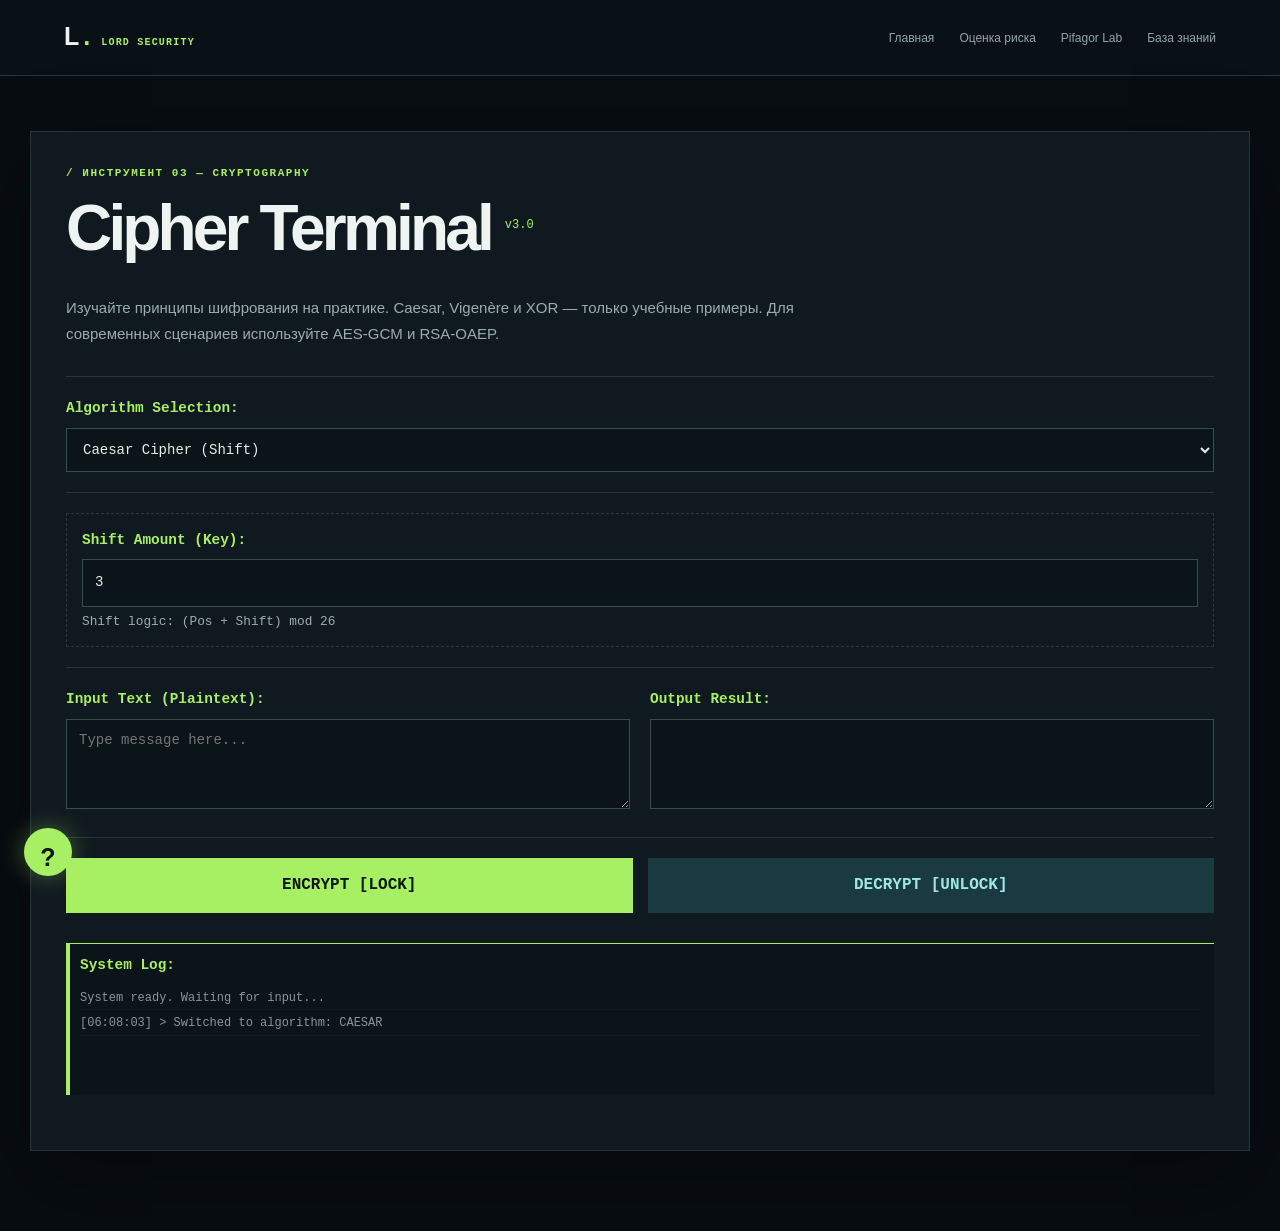
==== front/shift/index.html @ aa9e6339 "Publish LORD Security site and Render backend" ====
<!DOCTYPE html>
<html lang="ru">
<head>
    <meta charset="UTF-8">
    <meta name="viewport" content="width=device-width, initial-scale=1.0">
    <meta name="viewport" content="width=device-width,initial-scale=1">
    <title>Cipher Terminal | LORD Security</title>
    <link rel="stylesheet" href="https://cdnjs.cloudflare.com/ajax/libs/font-awesome/6.0.0/css/all.min.css">

    <!-- Подключаем стили главной для меню -->
    <link rel="stylesheet" href="../homepage/home.css">
    <!-- Подключаем стили самого шифратора -->
    <link rel="stylesheet" href="style.css">
    <link rel="stylesheet" href="enhancements.css">
</head>
<body>

<!-- === ВСТАВЛЕННОЕ МЕНЮ (NAVBAR) === -->
<nav class="navbar" aria-label="Навигация"><a class="shift-brand" href="../homepage/home.html">L<span>.</span> <small>LORD SECURITY</small></a><div class="shift-nav"><a href="../homepage/home.html">Главная</a><a href="../homepage/risk.html">Оценка риска</a><a href="../templates/calculator.html">Pifagor Lab</a><a href="../homepage/learn.html">База знаний</a></div></nav>
<!-- ================================= -->

<!-- Добавляем отступ сверху, чтобы меню не закрывало контент -->
<div class="container">
    <header>
        <div class="shift-kicker">/ ИНСТРУМЕНТ 03 — CRYPTOGRAPHY</div><h1>Cipher Terminal <span class="version">v3.0</span></h1><p class="shift-lead">Изучайте принципы шифрования на практике. Caesar, Vigenère и XOR — только учебные примеры. Для современных сценариев используйте AES-GCM и RSA-OAEP.</p>
    </header>

    <main>
        <!-- Algorithm Selection -->
        <section class="config-section">
            <label for="algorithm">Algorithm Selection:</label>
            <select id="algorithm">
                <option value="caesar">Caesar Cipher (Shift)</option>
                <option value="vigenere">Vigenère Cipher</option>
                <option value="xor">XOR Cipher (учебный)</option>
                <option value="aes">AES-256-GCM (Web Crypto)</option>
                <option value="rsa">RSA-OAEP 2048 / SHA-256</option>
            </select>
        </section>

        <!-- Parameters -->
        <section id="params-container">
            <!-- Caesar -->
            <div id="params-caesar" class="algo-params active">
                <label>Shift Amount (Key):</label>
                <input type="number" id="caesar-shift" value="3" min="1" max="25">
                <small class="note">Shift logic: (Pos + Shift) mod 26</small>
            </div>

            <!-- Text Key (Vigenere, XOR, AES) -->
            <div id="params-textkey" class="algo-params">
                <label for="text-key">Ключ / парольная фраза:</label>
                <input type="password" id="text-key" placeholder="Для AES — не менее 12 символов" autocomplete="off">
            </div>

            <!-- RSA -->
            <div id="params-rsa" class="algo-params">
                <div class="rsa-controls">
                    <label>RSA Key Management:</label>
                    <button id="btn-rsa-gen">Generate New Keypair</button>
                </div>
                <div class="rsa-keys">
                    <textarea id="rsa-pub" placeholder="Public Key" rows="4" readonly></textarea>
                    <textarea id="rsa-priv" placeholder="Private Key" rows="4" readonly></textarea>
                </div>
                <small class="note">RSA-OAEP / 2048 бит / SHA-256. Ключи создаются локально и исчезнут при закрытии страницы. RSA подходит только для коротких сообщений.</small>
            </div>
        </section>

        <!-- I/O Panel -->
        <section class="io-panel">
            <div class="io-block">
                <label>Input Text (Plaintext):</label>
                <textarea id="input-text" rows="4" placeholder="Type message here..."></textarea>
            </div>
            <div class="io-block">
                <label>Output Result:</label>
                <textarea id="output-text" rows="4" readonly></textarea>
            </div>
        </section>

        <!-- Action Buttons -->
        <section class="actions">
            <button id="btn-encrypt">ENCRYPT [LOCK]</button>
            <button id="btn-decrypt">DECRYPT [UNLOCK]</button>
        </section>

        <!-- Visual Table Section -->
        <section id="viz-section" class="visualization-section" style="display:none;">
            <label>Detailed Step-by-Step Visualization:</label>
            <div class="explanation-text" id="explanation-text"></div>
            <div class="table-responsive">
                <table id="viz-table" class="cyber-table">
                    <thead></thead>
                    <tbody></tbody>
                </table>
            </div>
        </section>

        <!-- System Logs -->
        <section class="visualization">
            <label>System Log:</label>
            <div id="viz-log" class="step-log">
                <div class="log-entry">System ready. Waiting for input...</div>
            </div>
        </section>
    </main>
</div>

<script src="script.js"></script>
<script src="../homepage/chatbot.js"></script>
</body>
</html>
---- front/homepage/home.css ----
@import url('https://fonts.googleapis.com/css2?family=DM+Sans:wght@400;500;600;700&family=Space+Grotesk:wght@400;500;600;700&display=swap');
@import url('site-extras.css');
@import url('hero-motion.css');
:root{--bg:#080d12;--surface:#101820;--surface2:#15212a;--line:#263641;--text:#edf4f2;--muted:#94a5a9;--accent:#a8f063;--cyan:#74e4df;--accent-soft:rgba(168,240,99,.12);--font:'DM Sans',Arial,sans-serif;--display:'Space Grotesk',Arial,sans-serif;--mono:'Courier New',monospace;--accent-old:#a8f063}
*{box-sizing:border-box}html{scroll-behavior:smooth}body{margin:0;background:var(--bg);color:var(--text);font:16px/1.55 var(--font);overflow-x:hidden}body::before{content:"";position:fixed;inset:0;z-index:20;pointer-events:none;background:repeating-linear-gradient(0deg,transparent 0 3px,rgba(255,255,255,.012) 4px);opacity:.25}a{color:inherit;text-decoration:none}button,input,select{font:inherit}button{cursor:pointer}::selection{background:var(--accent);color:var(--bg)}:focus-visible{outline:2px solid var(--accent);outline-offset:4px}.skip-link{position:absolute;left:16px;top:-60px;z-index:100;padding:10px;background:var(--accent);color:var(--bg)}.skip-link:focus{top:10px}.site-shell{max-width:1800px;margin:auto}.section-pad{padding-left:clamp(24px,6vw,110px);padding-right:clamp(24px,6vw,110px)}
.site-header{height:84px;padding:0 clamp(24px,6vw,110px);display:flex;align-items:center;justify-content:space-between;gap:25px;border-bottom:1px solid var(--line);position:relative;z-index:30;background:rgba(8,13,18,.92);backdrop-filter:blur(20px)}.brand{display:inline-flex;align-items:center;gap:11px;font:700 19px/.95 var(--display);letter-spacing:.12em;white-space:nowrap}.brand-mark{display:grid;place-items:center;width:37px;height:37px;border:1px solid var(--accent);color:var(--accent);font-size:24px;letter-spacing:-.18em;padding-right:5px;box-shadow:inset 0 0 15px rgba(168,240,99,.12)}.brand-dot{color:var(--text)}.brand-sub{display:block;color:var(--accent);font:700 9px/1.7 var(--mono);letter-spacing:.28em}.main-nav{display:flex;align-items:center;gap:clamp(15px,2vw,35px)}.main-nav a{font-size:13px;color:var(--muted);transition:color .2s}.main-nav a:hover,.main-nav a.active{color:var(--accent)}.header-cta{font:700 12px var(--mono);letter-spacing:.04em;border:1px solid var(--accent);padding:13px 16px;color:var(--accent);white-space:nowrap;transition:.25s}.header-cta:hover{background:var(--accent);color:var(--bg);box-shadow:0 0 30px rgba(168,240,99,.2)}.header-cta span{margin-left:12px}.menu-toggle{display:none;background:none;border:0;padding:10px}.menu-toggle span{display:block;width:24px;height:2px;background:var(--accent);margin:5px}
.hero{min-height:690px;display:grid;grid-template-columns:1.1fr .9fr;align-items:center;gap:3vw;position:relative;background:radial-gradient(ellipse at 66% 45%,rgba(37,104,91,.12),transparent 45%)}.hero-copy{position:relative;z-index:2;padding:85px 0 100px}.eyebrow,.section-kicker{font:700 11px/1.5 var(--mono);letter-spacing:.16em;color:var(--accent)}.eyebrow{display:flex;align-items:center;gap:9px}.signal{height:8px;width:8px;background:var(--accent);border-radius:50%;box-shadow:0 0 15px var(--accent);animation:pulse 2.4s infinite}.hero h1,h2,h3,p{margin-top:0}.hero h1{font:600 clamp(55px,5.6vw,100px)/.99 var(--display);letter-spacing:-.075em;margin:28px 0 26px;max-width:900px}.hero h1 em,.cta-section h2 em{font-style:normal;color:var(--accent)}.period{color:var(--accent)}.hero-lead{font-size:16px;color:var(--muted);max-width:585px;line-height:1.8}.hero-actions{display:flex;flex-wrap:wrap;gap:13px;margin-top:34px}.button{min-height:51px;padding:0 22px;display:inline-flex;align-items:center;justify-content:space-between;gap:38px;font:700 13px var(--display);transition:transform .25s,box-shadow .25s,background .25s}.button:hover{transform:translateY(-3px)}.button.primary{background:var(--accent);color:#071007}.button.primary:hover{box-shadow:0 0 32px rgba(168,240,99,.32)}.button.ghost{border:1px solid var(--line);color:var(--text)}.button.ghost:hover{border-color:var(--accent);color:var(--accent)}.hero-proof{display:flex;gap:22px;flex-wrap:wrap;margin-top:48px;color:#81958c;font:700 10px var(--mono);letter-spacing:.08em}.hero-proof span{display:flex;align-items:center;gap:7px}.hero-proof i{width:5px;height:5px;background:var(--accent);border-radius:50%}.hero-index{position:absolute;left:clamp(24px,6vw,110px);right:clamp(24px,6vw,110px);bottom:22px;display:flex;justify-content:space-between;color:#718485;font:11px var(--mono);letter-spacing:.12em}
.hero-visual{height:min(35vw,520px);min-height:420px;position:relative;overflow:hidden;border:1px solid #2a4548;background:radial-gradient(circle at 50% 50%,#163332 0,#0c191e 34%,#0a1218 72%);box-shadow:0 15px 80px rgba(0,0,0,.35),inset 0 0 80px rgba(116,228,223,.04)}.hero-visual::before{content:"";position:absolute;inset:0;background-image:linear-gradient(rgba(116,228,223,.035) 1px,transparent 1px),linear-gradient(90deg,rgba(116,228,223,.035) 1px,transparent 1px);background-size:30px 30px;mask-image:radial-gradient(circle,#000,transparent 80%)}.visual-top,.visual-bottom{position:absolute;left:22px;right:22px;display:flex;justify-content:space-between;align-items:center;z-index:4;color:#92b1ad;font:10px var(--mono);letter-spacing:.1em}.visual-top{top:20px}.visual-bottom{bottom:20px}.live-dot{color:var(--accent)}.live-dot::before{content:"";display:inline-block;width:6px;height:6px;margin-right:8px;background:var(--accent);box-shadow:0 0 9px var(--accent);border-radius:50%}.orbit{position:absolute;left:50%;top:50%;border:1px solid rgba(116,228,223,.2);border-radius:50%;transform:translate(-50%,-50%)}.orbit-one{width:210px;height:210px;box-shadow:0 0 30px rgba(116,228,223,.06)}.orbit-two{width:340px;height:340px;border-style:dashed;animation:spin 55s linear infinite}.orbit-three{width:470px;height:470px;border-color:rgba(168,240,99,.1)}.radar-sweep{position:absolute;left:50%;top:50%;width:370px;height:370px;border-radius:50%;background:conic-gradient(from 20deg,transparent 0 275deg,rgba(116,228,223,.13) 345deg,transparent 360deg);transform:translate(-50%,-50%);animation:radar 8s linear infinite}.core{position:absolute;left:50%;top:50%;transform:translate(-50%,-50%);height:155px;width:155px;display:flex;flex-direction:column;align-items:center;justify-content:center;text-align:center;background:#0d2529;border:1px solid var(--cyan);border-radius:50%;box-shadow:0 0 35px rgba(116,228,223,.22),inset 0 0 25px rgba(116,228,223,.08)}.core span,.core small{font:10px var(--mono);color:var(--cyan)}.core strong{font:700 20px/1.05 var(--display);letter-spacing:-.04em;margin:8px 0}.orbit-label{position:absolute;z-index:3;background:#0f2025;border:1px solid #315958;color:var(--text);padding:9px 12px;font:10px var(--mono);letter-spacing:.1em;box-shadow:0 0 18px rgba(116,228,223,.08);animation:float 5s ease-in-out infinite}.orbit-label b{color:var(--accent);margin-left:12px}.label-a{top:19%;left:14%}.label-b{right:7%;top:36%;animation-delay:1.5s}.label-c{bottom:20%;left:16%;animation-delay:3s}
.ticker{height:54px;overflow:hidden;background:var(--accent);color:#142014;display:flex;align-items:center}.ticker-track{white-space:nowrap;min-width:max-content;font:700 14px var(--display);letter-spacing:.12em;animation:marquee 34s linear infinite}.ticker b{margin:0 28px;font-weight:400}.section-intro{padding-top:130px;padding-bottom:130px;display:grid;grid-template-columns:1fr 2fr;gap:40px;border-bottom:1px solid var(--line)}h2{font:600 clamp(34px,4vw,62px)/1.08 var(--display);letter-spacing:-.055em}.section-intro h2{max-width:850px}.section-intro h2 span{color:var(--accent)}.section-intro p{max-width:650px;font-size:18px;color:var(--muted);line-height:1.7}.services-section,.framework,.tools-section{padding-top:100px;padding-bottom:110px}.section-heading{display:flex;justify-content:space-between;align-items:end;gap:40px;margin-bottom:36px}.section-heading h2{margin:15px 0 0}.section-heading>p{max-width:330px;color:var(--muted);margin:0}.text-link,.source-link{color:var(--accent);font:700 12px var(--mono);white-space:nowrap}.text-link:hover,.source-link:hover{text-decoration:underline}.service-grid{display:grid;grid-template-columns:repeat(3,1fr);gap:12px}.service-card{border:1px solid var(--line);min-height:330px;padding:26px;position:relative;background:linear-gradient(160deg,#121d25,#0d151c);transition:transform .3s,border-color .3s,box-shadow .3s;overflow:hidden}.service-card::before{content:"";height:2px;width:0;position:absolute;left:0;top:0;background:var(--accent);transition:width .4s}.service-card:hover{transform:translateY(-7px);border-color:#5a8864;box-shadow:0 20px 45px rgba(0,0,0,.22)}.service-card:hover::before{width:100%}.card-no{font:11px var(--mono);color:var(--accent);letter-spacing:.12em}.card-glyph{font:80px/1 var(--display);color:var(--accent);opacity:.9;margin:25px 0 15px}.service-card h3{font:600 24px var(--display);letter-spacing:-.04em}.service-card p{color:var(--muted);max-width:330px;font-size:14px}.card-arrow{position:absolute;right:27px;bottom:24px;color:var(--accent);font-size:24px}.framework{background:#0d151b;border-top:1px solid var(--line);border-bottom:1px solid var(--line)}.framework-grid{display:grid;grid-template-columns:repeat(3,1fr);border-top:1px solid var(--line);border-left:1px solid var(--line)}.framework-item{padding:26px;min-height:165px;border-right:1px solid var(--line);border-bottom:1px solid var(--line);transition:background .25s}.framework-item:hover{background:var(--accent-soft)}.framework-item span{font:11px var(--mono);color:var(--accent);margin-right:17px}.framework-item strong{font:700 15px var(--display);letter-spacing:.06em}.framework-item p{color:var(--muted);font-size:14px;line-height:1.55;margin:16px 0 0}.source-link{display:inline-block;margin-top:23px}.tool-list{border-top:1px solid var(--line)}.tool-row{display:flex;align-items:center;gap:30px;padding:26px 10px;border-bottom:1px solid var(--line);transition:background .25s,padding .25s}.tool-row:hover{background:var(--accent-soft);padding-left:22px}.tool-index{font:12px var(--mono);color:var(--accent);width:50px}.tool-name{flex:1;font:600 27px var(--display);letter-spacing:-.04em}.tool-name small{display:block;color:var(--muted);font:10px var(--mono);letter-spacing:.1em;margin-top:4px}.tool-tag{font:10px var(--mono);border:1px solid var(--line);padding:7px 9px;color:var(--accent)}.tool-arr{font-size:24px;color:var(--accent)}.cta-section{position:relative;overflow:hidden;background:#14251f;padding-top:95px;padding-bottom:100px;border-top:1px solid #3e6852}.cta-section h2{margin:20px 0;font-size:clamp(42px,5vw,78px);position:relative;z-index:1}.cta-section p{color:#acc7b8;max-width:560px;position:relative;z-index:1}.cta-section .button{margin-top:20px;position:relative;z-index:1}.cta-orb{position:absolute;right:-130px;top:-180px;width:640px;height:640px;border-radius:50%;border:1px solid rgba(168,240,99,.2);box-shadow:0 0 0 70px rgba(168,240,99,.025),0 0 0 140px rgba(168,240,99,.015);animation:breathe 8s ease-in-out infinite}.site-footer{padding:65px clamp(24px,6vw,110px) 25px;display:grid;grid-template-columns:1fr 1fr;gap:55px;background:#080e12}.site-footer p{color:var(--muted);font-size:13px;margin:20px 0}.footer-links{display:grid;grid-template-columns:repeat(2,1fr);gap:12px;align-content:start;font-size:13px;color:var(--muted)}.footer-links a:hover{color:var(--accent)}.footer-bottom{grid-column:1/-1;border-top:1px solid var(--line);padding-top:20px;display:flex;justify-content:space-between;gap:20px;color:#698080;font:11px var(--mono)}
.reveal{opacity:0;transform:translateY(24px);transition:opacity .8s ease,transform .8s cubic-bezier(.2,.8,.2,1)}.reveal.in-view{opacity:1;transform:translateY(0)}.service-card:nth-child(2),.framework-item:nth-child(2){transition-delay:.08s}.service-card:nth-child(3),.framework-item:nth-child(3){transition-delay:.16s}
.page-hero{padding-top:105px;padding-bottom:90px;border-bottom:1px solid var(--line);background:radial-gradient(circle at 80% 40%,rgba(168,240,99,.07),transparent 35%)}.page-hero h1{font:600 clamp(52px,6vw,92px)/1 var(--display);letter-spacing:-.075em;margin:23px 0}.page-hero h1 em{color:var(--accent);font-style:normal}.page-hero p{color:var(--muted);font-size:18px;max-width:700px}.content-section{padding-top:90px;padding-bottom:100px}.content-grid{display:grid;grid-template-columns:repeat(2,1fr);gap:14px}.content-card{border:1px solid var(--line);background:var(--surface);padding:32px}.content-card .number{color:var(--accent);font:12px var(--mono)}.content-card h3{font:600 25px var(--display);margin:20px 0 10px}.content-card p,.content-card li{color:var(--muted);font-size:15px}.content-card ul{padding-left:18px}.content-card li{margin:6px 0}.content-card a{color:var(--accent);font:700 12px var(--mono)}.callout{border-left:2px solid var(--accent);padding:25px 30px;background:var(--accent-soft);color:#cbded0;margin-top:25px}.callout a{color:var(--accent);text-decoration:underline}
@keyframes pulse{50%{opacity:.45;box-shadow:0 0 2px var(--accent)}}@keyframes spin{to{transform:translate(-50%,-50%) rotate(360deg)}}@keyframes radar{to{transform:translate(-50%,-50%) rotate(360deg)}}@keyframes float{50%{transform:translateY(-9px)}}@keyframes marquee{to{transform:translateX(-50%)}}@keyframes breathe{50%{transform:scale(1.08)}}@media(max-width:1050px){.site-header{height:72px}.menu-toggle{display:block;order:3}.header-cta{margin-left:auto}.main-nav{position:absolute;left:0;right:0;top:72px;display:none;flex-direction:column;align-items:stretch;gap:0;padding:12px 24px;background:#0e171e;border-bottom:1px solid var(--line)}.main-nav.open{display:flex}.main-nav a{padding:13px;border-bottom:1px solid var(--line)}.hero{grid-template-columns:1fr;padding-top:30px}.hero-copy{padding:40px 0 10px}.hero-visual{height:480px;max-width:650px;width:100%;margin:0 auto 80px}.hero h1{font-size:clamp(56px,8vw,90px)}.service-grid{grid-template-columns:repeat(2,1fr)}.service-card:last-child{grid-column:1/-1}.framework-grid{grid-template-columns:repeat(2,1fr)}}@media(max-width:650px){.header-cta{font-size:10px;padding:10px}.brand{font-size:16px}.brand-mark{width:32px;height:32px}.hero{min-height:0}.hero h1{font-size:clamp(46px,11vw,68px)}.hero-proof{gap:11px}.hero-visual{height:360px;min-height:360px;margin-bottom:70px}.orbit-three{width:350px;height:350px}.orbit-two{width:260px;height:260px}.orbit-one{width:180px;height:180px}.radar-sweep{width:300px;height:300px}.label-a{left:3%}.label-b{right:2%}.label-c{left:6%}.section-intro{display:block;padding-top:85px;padding-bottom:80px}.section-intro>div:last-child{margin-top:20px}.services-section,.framework,.tools-section{padding-top:75px;padding-bottom:75px}.section-heading{display:block}.section-heading>p,.text-link{display:inline-block;margin-top:20px}.service-grid,.framework-grid,.content-grid{grid-template-columns:1fr}.service-card:last-child{grid-column:auto}.tool-row{gap:12px}.tool-name{font-size:20px}.tool-tag{display:none}.site-footer{grid-template-columns:1fr}.footer-bottom{display:block}.footer-bottom span{display:block;margin-top:8px}.page-hero{padding-top:70px;padding-bottom:65px}}
@media(prefers-reduced-motion:reduce){*,*::before,*::after{animation-duration:.01ms!important;animation-iteration-count:1!important;scroll-behavior:auto!important;transition-duration:.01ms!important}.reveal{opacity:1;transform:none}}
---- front/shift/style.css ----
:root {
    --bg-color: #0d1117;
    --terminal-bg: #161b22;
    --accent-color: #00ff41; /* Hacker Green */
    --text-color: #c9d1d9;
    --border-color: #30363d;
    --input-bg: #000000;
}

* { box-sizing: border-box; font-family: 'Courier New', Courier, monospace; }

body {
    background-color: var(--bg-color);
    color: var(--text-color);
    margin: 0;
    padding: 20px;
    display: flex;
    justify-content: center;
    min-height: 100vh;
}

.container {
    width: 100%;
    max-width: 900px;
    background: var(--terminal-bg);
    border: 1px solid var(--border-color);
    padding: 25px;
    box-shadow: 0 0 20px rgba(0, 255, 65, 0.05);
}

h1 {
    color: var(--accent-color);
    text-align: center;
    text-transform: uppercase;
    border-bottom: 2px solid var(--border-color);
    padding-bottom: 15px;
    margin-top: 0;
}

.version { font-size: 0.5em; color: #8b949e; vertical-align: super; }

section { margin-bottom: 20px; }

label {
    display: block;
    margin-bottom: 8px;
    color: var(--accent-color);
    font-weight: bold;
    font-size: 0.9rem;
}

input, select, textarea {
    width: 100%;
    background: var(--input-bg);
    border: 1px solid var(--border-color);
    color: var(--text-color);
    padding: 12px;
    font-size: 14px;
    transition: border 0.3s;
}

input:focus, select:focus, textarea:focus {
    outline: none;
    border-color: var(--accent-color);
    box-shadow: 0 0 5px rgba(0, 255, 65, 0.2);
}

.algo-params { display: none; padding: 15px; border: 1px dashed var(--border-color); }
.algo-params.active { display: block; animation: fadeIn 0.3s; }

@keyframes fadeIn { from { opacity: 0; } to { opacity: 1; } }

.rsa-keys { display: grid; grid-template-columns: 1fr 1fr; gap: 15px; margin-top: 10px; }
.note { color: #8b949e; font-size: 0.8em; margin-top: 5px; display: block; }

.io-panel { display: grid; grid-template-columns: 1fr 1fr; gap: 20px; }
@media (max-width: 700px) { .io-panel { grid-template-columns: 1fr; } }

.actions { display: flex; gap: 15px; }

button {
    flex: 1;
    padding: 15px;
    background: #238636;
    border: none;
    color: #fff;
    cursor: pointer;
    font-weight: bold;
    font-size: 1rem;
    text-transform: uppercase;
    transition: 0.2s;
}

button:hover { background: #2ea043; transform: translateY(-2px); }
#btn-decrypt { background: #1f6feb; }
#btn-decrypt:hover { background: #388bfd; }
#btn-rsa-gen { background: #30363d; border: 1px solid var(--accent-color); color: var(--accent-color); padding: 8px; }
#btn-rsa-gen:hover { background: var(--accent-color); color: #000; }

.visualization {
    margin-top: 30px;
    background: #000;
    border-left: 4px solid var(--accent-color);
    padding: 10px;
}

.step-log {
    font-size: 12px;
    color: #8b949e;
    height: 100px;
    overflow-y: auto;
    font-family: 'Consolas', monospace;
    padding-right: 5px;
}
.step-log::-webkit-scrollbar { width: 8px; }
.step-log::-webkit-scrollbar-thumb { background: #30363d; border-radius: 4px; }
.log-entry { margin: 4px 0; border-bottom: 1px solid #161b22; padding-bottom: 2px; }
.log-highlight { color: #fff; font-weight: bold; }
.log-error { color: #ff7b72; }

/* === TABLE VISUALIZATION STYLES === */
.explanation-text {
    font-size: 0.9em;
    color: #8b949e;
    margin-bottom: 10px;
    padding: 10px;
    background: rgba(22, 27, 34, 0.5);
    border-radius: 4px;
}
.explanation-text p { margin: 5px 0; }

.table-responsive {
    overflow-x: auto;
    border: 1px solid var(--border-color);
}

.cyber-table {
    width: 100%;
    border-collapse: collapse;
    font-size: 0.9em;
    text-align: left;
}

.cyber-table th {
    background: #21262d;
    color: var(--accent-color);
    padding: 10px;
    border-bottom: 2px solid var(--border-color);
}

.cyber-table td {
    padding: 8px 10px;
    border-bottom: 1px solid #21262d;
    color: #c9d1d9;
}

.cyber-table tr:hover td {
    background: rgba(0, 255, 65, 0.05);
}

.highlight-in { color: #58a6ff; font-weight: bold; }
.highlight-out { color: #00ff41; font-weight: bold; }
.dimmed { color: #484f58; font-style: italic; }
---- front/shift/enhancements.css ----
body{display:block;padding:0;background:#080d12;color:#edf4f2;font-family:'DM Sans',Arial,sans-serif}.navbar{height:76px;padding:0 clamp(20px,5vw,90px);display:flex;align-items:center;justify-content:space-between;gap:25px;background:#0a1116;border-bottom:1px solid #263641}.shift-brand{font:700 25px Arial,sans-serif;color:#edf4f2;text-decoration:none}.shift-brand span{color:#a8f063}.shift-brand small{font:700 10px 'Courier New',monospace;color:#a8f063;letter-spacing:.12em}.shift-nav{display:flex;gap:25px}.shift-nav a{font:12px Arial,sans-serif;color:#94a5a9;text-decoration:none}.shift-nav a:hover{color:#a8f063}.container{max-width:1220px;margin:55px auto 80px;background:#101920;border-color:#263641;padding:clamp(18px,3vw,35px);box-shadow:0 30px 80px #0006}.shift-kicker{color:#a8f063;font:700 11px 'Courier New',monospace;letter-spacing:.14em;margin-bottom:16px}.container header h1{font:600 clamp(38px,5vw,65px)/1.05 Arial,sans-serif;letter-spacing:-.06em;text-align:left;text-transform:none;border:0;color:#edf4f2;margin-bottom:18px}.version{font:12px 'Courier New',monospace;color:#a8f063;letter-spacing:0}.shift-lead{max-width:770px;color:#9badab;font:15px/1.7 Arial,sans-serif;margin:0 0 30px}section{border-top:1px solid #263641;padding-top:20px;margin-top:20px}label{color:#a8f063}input,select,textarea{background:#0b1419;border-color:#355047;color:#e3efe8}input:focus,select:focus,textarea:focus{border-color:#a8f063;box-shadow:0 0 0 2px rgba(168,240,99,.12)}button{background:#a8f063;color:#0b1710}button:hover{background:#c5ff89}#btn-decrypt{background:#1b3940;color:#9de8e2}#btn-decrypt:hover{background:#285a63}#btn-rsa-gen{border-color:#a8f063;color:#a8f063}#btn-rsa-gen:hover{background:#a8f063}.note{color:#9cb0a9}.visualization{background:#0b1419;border-color:#a8f063}.cyber-table th{color:#a8f063}.highlight-out{color:#a8f063}@media(max-width:700px){.navbar{height:auto;min-height:68px;padding:15px 20px;flex-wrap:wrap}.shift-nav{gap:12px;flex-wrap:wrap}.container{margin:20px 10px 60px}.rsa-keys{grid-template-columns:1fr}.actions{flex-direction:column}}
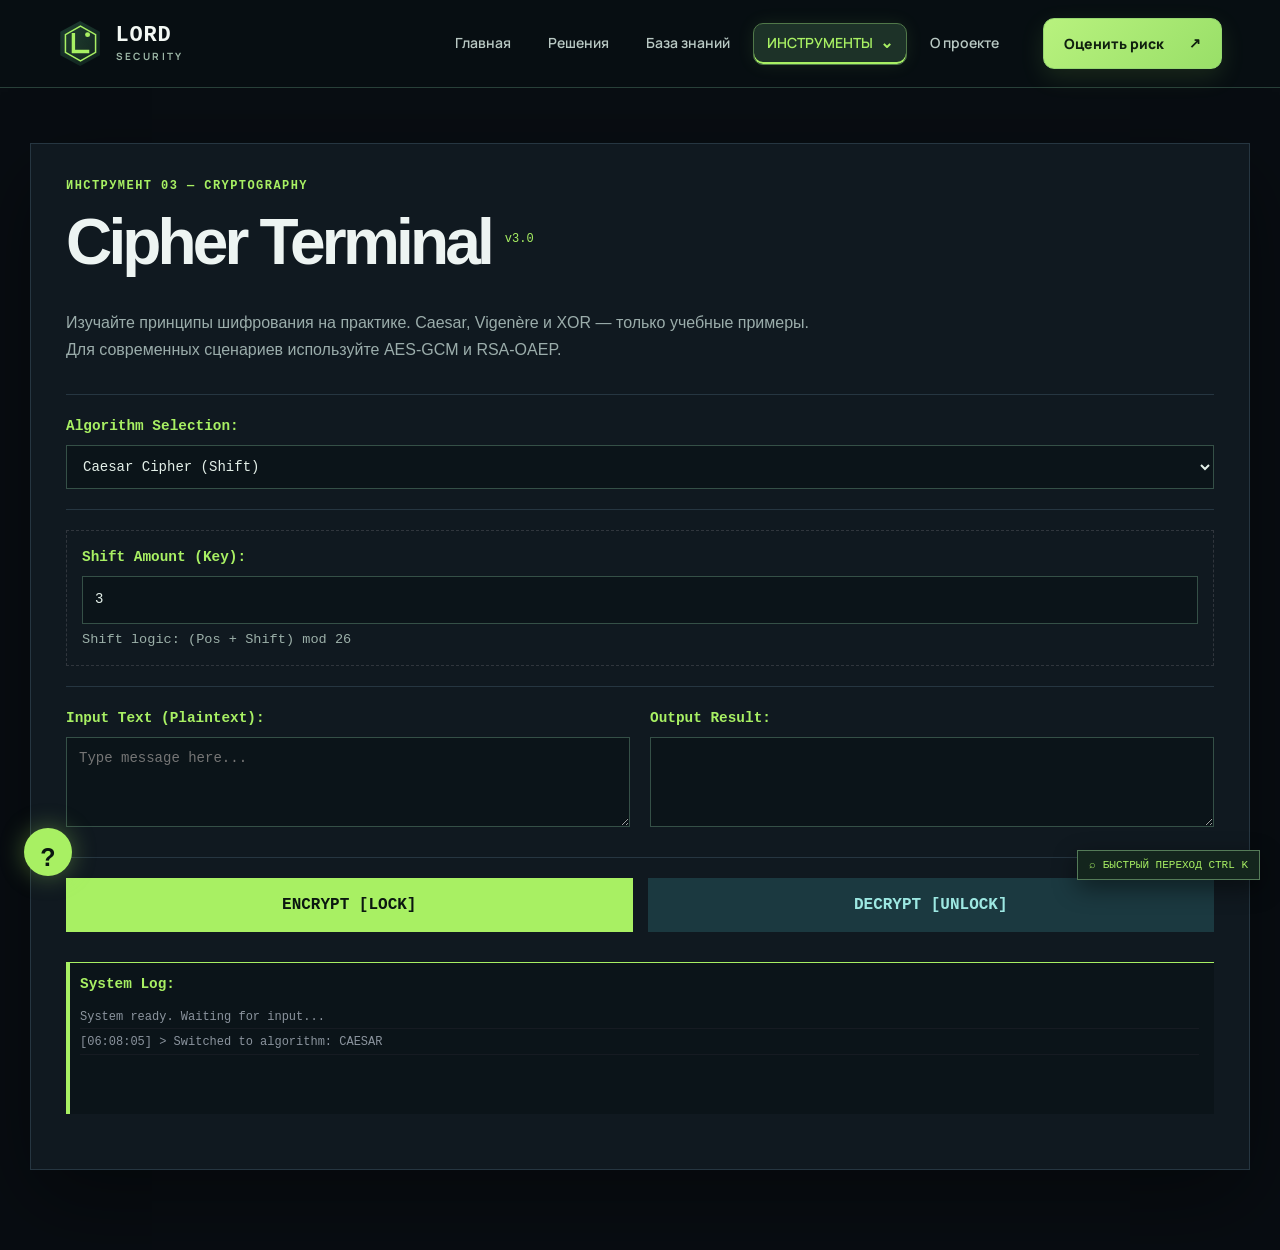
==== commit 40d79835: "Unify navigation and polish risk tools interface" ====
--- a/front/shift/index.html
+++ b/front/shift/index.html
@@ -12,17 +12,17 @@
     <!-- Подключаем стили самого шифратора -->
     <link rel="stylesheet" href="style.css">
     <link rel="stylesheet" href="enhancements.css">
-</head>
+<link rel="stylesheet" href="../homepage/navigation.css"><link rel="stylesheet" href="../homepage/site-polish.css"></head>
 <body>
 
 <!-- === ВСТАВЛЕННОЕ МЕНЮ (NAVBAR) === -->
-<nav class="navbar" aria-label="Навигация"><a class="shift-brand" href="../homepage/home.html">L<span>.</span> <small>LORD SECURITY</small></a><div class="shift-nav"><a href="../homepage/home.html">Главная</a><a href="../homepage/risk.html">Оценка риска</a><a href="../templates/calculator.html">Pifagor Lab</a><a href="../homepage/learn.html">База знаний</a></div></nav>
+<header class="site-header"><a class="brand" href="/homepage/home.html" aria-label="LORD Security — главная"><span class="brand-mark" aria-hidden="true"><svg viewBox="0 0 44 44" fill="none"><path d="M22 2.5 39 12v20L22 41.5 5 32V12L22 2.5Z" stroke="currentColor" stroke-width="1.7"/><path d="M14 12v19h16" stroke="currentColor" stroke-width="3.8" stroke-linecap="square"/><circle cx="30" cy="12" r="2.8" fill="currentColor"/></svg></span><span class="brand-wordmark">LORD<span class="brand-sub">SECURITY</span></span></a><button class="menu-toggle" type="button" aria-label="Открыть меню" aria-expanded="false" aria-controls="main-nav"><span></span><span></span><span></span></button><nav id="main-nav" class="main-nav" aria-label="Основная навигация"><a href="/homepage/home.html">Главная</a><a href="/homepage/services.html">Решения</a><a href="/homepage/learn.html">База знаний</a><div class="nav-tools"><button class="nav-tools-trigger is-active" type="button" aria-expanded="false" aria-controls="tools-menu">Инструменты <span aria-hidden="true">⌄</span></button><div class="tools-dropdown" id="tools-menu" aria-label="Список инструментов"><a href="/homepage/risk.html"><span>Оценка киберриска<small>Сценарий, вероятность и влияние</small></span><span class="tool-link-arrow" aria-hidden="true">↗</span></a><a href="/templates/calculator.html"><span>Pifagor Lab<small>Калькулятор, графики и переменные</small></span><span class="tool-link-arrow" aria-hidden="true">↗</span></a><a href="/shift/index.html" class="is-active" aria-current="page"><span>Cipher Terminal<small>Учебная криптография</small></span><span class="tool-link-arrow" aria-hidden="true">↗</span></a><a href="/homepage/assistant.html"><span>Чат с ИИ<small>Вопросы по кибербезопасности</small></span><span class="tool-link-arrow" aria-hidden="true">↗</span></a></div></div><a href="/homepage/about/about.html">О проекте</a></nav><a class="header-cta" href="/homepage/risk.html">Оценить риск <span class="cta-arrow" aria-hidden="true">↗</span></a></header>
 <!-- ================================= -->
 
 <!-- Добавляем отступ сверху, чтобы меню не закрывало контент -->
 <div class="container">
     <header>
-        <div class="shift-kicker">/ ИНСТРУМЕНТ 03 — CRYPTOGRAPHY</div><h1>Cipher Terminal <span class="version">v3.0</span></h1><p class="shift-lead">Изучайте принципы шифрования на практике. Caesar, Vigenère и XOR — только учебные примеры. Для современных сценариев используйте AES-GCM и RSA-OAEP.</p>
+        <div class="shift-kicker">ИНСТРУМЕНТ 03 — CRYPTOGRAPHY</div><h1>Cipher Terminal <span class="version">v3.0</span></h1><p class="shift-lead">Изучайте принципы шифрования на практике. Caesar, Vigenère и XOR — только учебные примеры. Для современных сценариев используйте AES-GCM и RSA-OAEP.</p>
     </header>
 
     <main>
@@ -109,6 +109,6 @@
 
 <script src="script.js"></script>
 <script src="../homepage/chatbot.js"></script>
-</body>
+<script src="../homepage/tools-catalog.js" defer></script><script src="../homepage/site.js" defer></script></body>
 </html>
 
--- a/front/homepage/navigation.css
+++ b/front/homepage/navigation.css
@@ -0,0 +1,28 @@
+@import url('https://fonts.googleapis.com/css2?family=Manrope:wght@500;600;700;800&display=swap');
+/* One navigation system for the site and every laboratory. */
+.site-header{height:88px;padding:0 clamp(20px,4.5vw,84px);display:flex;align-items:center;gap:clamp(18px,2.4vw,38px);background:rgba(8,15,19,.96);border-bottom:1px solid #284039;position:relative;z-index:70;backdrop-filter:blur(18px)}
+.site-header .brand{display:inline-flex;align-items:center;gap:13px;flex:none;color:#f3f8f4;font:800 22px/1 'Manrope',var(--display),sans-serif;letter-spacing:.035em;white-space:nowrap;transition:color .25s}
+.site-header .brand:hover,.site-footer .brand:hover{color:var(--accent)}
+.brand-mark{width:45px;height:45px;display:grid;place-items:center;flex:none;border:0;padding:0;color:var(--accent);background:linear-gradient(145deg,#1a3830,#0c1c1b);clip-path:polygon(50% 0,94% 24%,94% 76%,50% 100%,6% 76%,6% 24%);box-shadow:none}
+.brand-mark svg{width:39px;height:39px;display:block;filter:drop-shadow(0 0 7px rgba(168,240,99,.22))}
+.brand-wordmark{display:block}.brand-sub{display:block;margin-top:4px;color:#9db7a7;font:700 10px/1.1 'Manrope',sans-serif;letter-spacing:.24em}
+.main-nav{display:flex;align-items:center;justify-content:center;gap:clamp(6px,.7vw,14px);margin-left:auto;min-width:0}
+.main-nav>a,.nav-tools-trigger{display:inline-flex;align-items:center;justify-content:center;gap:7px;min-height:42px;padding:10px 13px;border:1px solid transparent;border-radius:10px;background:transparent;color:#b8c8c3;font:600 14px/1.2 'Manrope',var(--font),sans-serif;letter-spacing:0;white-space:nowrap;transition:color .2s,background .2s,border-color .2s,box-shadow .2s}
+.main-nav>a:hover,.nav-tools-trigger:hover,.main-nav>a:focus-visible,.nav-tools-trigger:focus-visible{color:var(--text);background:#1b3029;border-color:#426552}
+.main-nav>a.is-active,.nav-tools-trigger.is-active{color:var(--accent);background:#1d3228;border-color:#507849;box-shadow:inset 0 -2px 0 var(--accent),0 0 18px rgba(168,240,99,.09)}
+.nav-tools{position:relative;display:flex;align-items:center}.nav-tools-trigger{cursor:pointer}.nav-tools-trigger span{font-size:16px;line-height:0;transition:transform .22s}.nav-tools.is-open .nav-tools-trigger span{transform:rotate(180deg)}
+.tools-dropdown{position:absolute;top:calc(100% + 14px);left:50%;width:310px;padding:9px;border:1px solid #496754;border-radius:14px;background:#10201d;box-shadow:0 22px 60px #0009,0 0 28px rgba(168,240,99,.08);opacity:0;visibility:hidden;pointer-events:none;transform:translate(-50%,-7px);transition:opacity .22s,transform .22s,visibility .22s}
+.tools-dropdown::before{content:"";position:absolute;left:0;right:0;top:-15px;height:15px}
+.nav-tools:hover .tools-dropdown,.nav-tools:focus-within .tools-dropdown,.nav-tools.is-open .tools-dropdown{opacity:1;visibility:visible;pointer-events:auto;transform:translate(-50%,0)}
+.tools-dropdown a{display:flex;align-items:center;justify-content:space-between;gap:12px;padding:11px 13px;border-radius:9px;color:#dbe8df;font:600 14px/1.3 'Manrope',sans-serif;transition:background .2s,color .2s,transform .2s}
+.tools-dropdown a:hover,.tools-dropdown a:focus-visible,.tools-dropdown a.is-active{background:#264537;color:var(--accent);transform:translateX(2px)}
+.tools-dropdown small{display:block;margin-top:3px;color:#8ba99b;font-size:11px;font-weight:500}.tools-dropdown .tool-link-arrow{color:var(--accent);font-size:17px}
+.header-cta{display:inline-flex;align-items:center;justify-content:center;gap:13px;min-height:51px;padding:0 20px;border:1px solid #95d770;border-radius:11px;background:linear-gradient(135deg,#b8f27e,#99df68);color:#10200f;font:800 14px/1 'Manrope',sans-serif;letter-spacing:0;white-space:nowrap;box-shadow:0 8px 25px rgba(168,240,99,.12);transition:transform .22s,box-shadow .22s,background .22s}
+.header-cta:hover,.header-cta:focus-visible{transform:translateY(-2px);background:#c9f79e;color:#091709;box-shadow:0 0 26px rgba(168,240,99,.3)}
+.header-cta.is-active{outline:2px solid #ebffd7;outline-offset:3px;box-shadow:0 0 28px rgba(168,240,99,.28)}
+.menu-toggle{display:none;flex:none;background:#172820;border:1px solid #45634f;border-radius:10px;padding:10px;color:var(--accent)}
+.menu-toggle span{display:block;width:24px;height:2px;background:currentColor;margin:5px 0}
+.site-footer .brand{display:inline-flex;align-items:center;gap:13px;color:#f3f8f4;font:800 22px/1 'Manrope',sans-serif;letter-spacing:.035em}
+@media(max-width:1190px){.site-header{height:76px}.menu-toggle{display:block;order:3}.main-nav{display:none;position:absolute;top:76px;left:0;right:0;z-index:90;margin:0;padding:14px 20px 20px;background:#0d1a1a;border-bottom:1px solid #45634f;box-shadow:0 22px 45px #0009;flex-direction:column;align-items:stretch;gap:4px}.main-nav.open{display:flex}.main-nav>a,.nav-tools-trigger{justify-content:flex-start;width:100%;font-size:15px;min-height:47px;padding:12px 14px;border-bottom:1px solid transparent}.nav-tools{display:block}.nav-tools-trigger{justify-content:space-between}.tools-dropdown{position:static;visibility:visible;pointer-events:auto;opacity:1;transform:none!important;display:none;width:100%;margin-top:5px;padding:4px;background:#14251f;box-shadow:none}.nav-tools.is-open .tools-dropdown{display:block}.tools-dropdown::before{display:none}.header-cta{margin-left:auto}}
+@media(max-width:600px){.site-header{padding:0 16px;gap:11px}.site-header .brand{font-size:18px;gap:9px}.brand-mark{width:38px;height:38px}.brand-mark svg{width:34px;height:34px}.brand-sub{font-size:8px}.header-cta{min-height:42px;padding:0 11px;font-size:12px;gap:5px}.header-cta .cta-arrow{display:none}.menu-toggle{padding:7px}.main-nav{padding:10px 16px 18px}}
+@media(prefers-reduced-motion:reduce){.tools-dropdown,.nav-tools-trigger span,.header-cta{transition:none}}
--- a/front/homepage/site-polish.css
+++ b/front/homepage/site-polish.css
@@ -0,0 +1,30 @@
+body{font-size:17px}
+.section-kicker,.eyebrow,.lab-kicker,.shift-kicker{font-size:12px;letter-spacing:.12em}
+.site-shell .service-card p,.site-shell .framework-item p{font-size:15px;line-height:1.65}
+.site-shell .content-card p,.site-shell .content-card li{font-size:16px;line-height:1.65}
+.hero-proof{font-size:11px}.lab-intro p,.shift-lead{font-size:16px;line-height:1.7}.calc-options label,.examples span,.examples button{font-size:12px}.hist-label,.tab-btn{font-size:11px}
+.site-shell .tool-row{min-height:132px;padding:28px 14px;gap:28px;transition:background .25s,padding .25s,border-color .25s}
+.site-shell .tool-row:hover,.site-shell .tool-row:focus-visible{padding-left:27px;background:linear-gradient(90deg,rgba(168,240,99,.13),rgba(168,240,99,.025));border-bottom-color:#749b65}
+.site-shell .tool-index{font-size:14px;width:65px}
+.site-shell .tool-name{font-size:30px}
+.site-shell .tool-name small{font-size:11px;line-height:1.5;letter-spacing:.09em;margin-top:6px}
+.site-shell .tool-tag{font-size:11px;border-radius:5px;padding:7px 11px}
+.site-shell .tool-arr{transition:transform .25s}
+.site-shell .tool-row:hover .tool-arr{transform:translate(4px,-4px)}
+.button{border-radius:10px;font:700 14px 'Manrope',var(--display),sans-serif;letter-spacing:0}
+button.button{appearance:none}
+.button.ghost{background:#182720;border:1px solid #688678;color:#edf7ee}
+.button.ghost:hover,.button.ghost:focus-visible{background:#223b2c;border-color:#b5e788;color:#fff}
+.button.primary{border:1px solid #a8f063;background:#aff078;color:#11210c}
+.button.primary:hover,.button.primary:focus-visible{background:#c6f89c;color:#091708}
+.risk-form-actions{gap:14px;align-items:stretch}
+.risk-form-actions .button{min-height:58px;padding:0 21px;display:inline-flex;align-items:center;justify-content:center;gap:12px;box-shadow:none}
+.risk-form-actions .button.primary{box-shadow:0 9px 24px rgba(168,240,99,.13)}
+.risk-form-actions .button.primary:hover{box-shadow:0 0 28px rgba(168,240,99,.28)}
+.risk-form-actions .button-icon{font:800 21px/1 'Manrope',sans-serif}
+.risk-step>span{font-size:12px}.risk-step small{font-size:13px}.range-row label{font-size:15px}
+.reveal{opacity:1;transform:none;transition:none}
+.reveal.in-view{animation:reveal-rise .65s cubic-bezier(.2,.8,.2,1) both}
+@keyframes reveal-rise{from{opacity:.55;transform:translateY(15px)}to{opacity:1;transform:translateY(0)}}
+@media(max-width:650px){.site-shell .tool-row{min-height:100px;gap:12px;padding:21px 4px}.site-shell .tool-row:hover{padding-left:10px}.site-shell .tool-index{width:35px;font-size:12px}.site-shell .tool-name{font-size:22px}.site-shell .tool-name small{font-size:10px}.risk-form-actions{flex-direction:column}.risk-form-actions .button{width:100%}}
+@media(prefers-reduced-motion:reduce){.reveal.in-view{animation:none}}
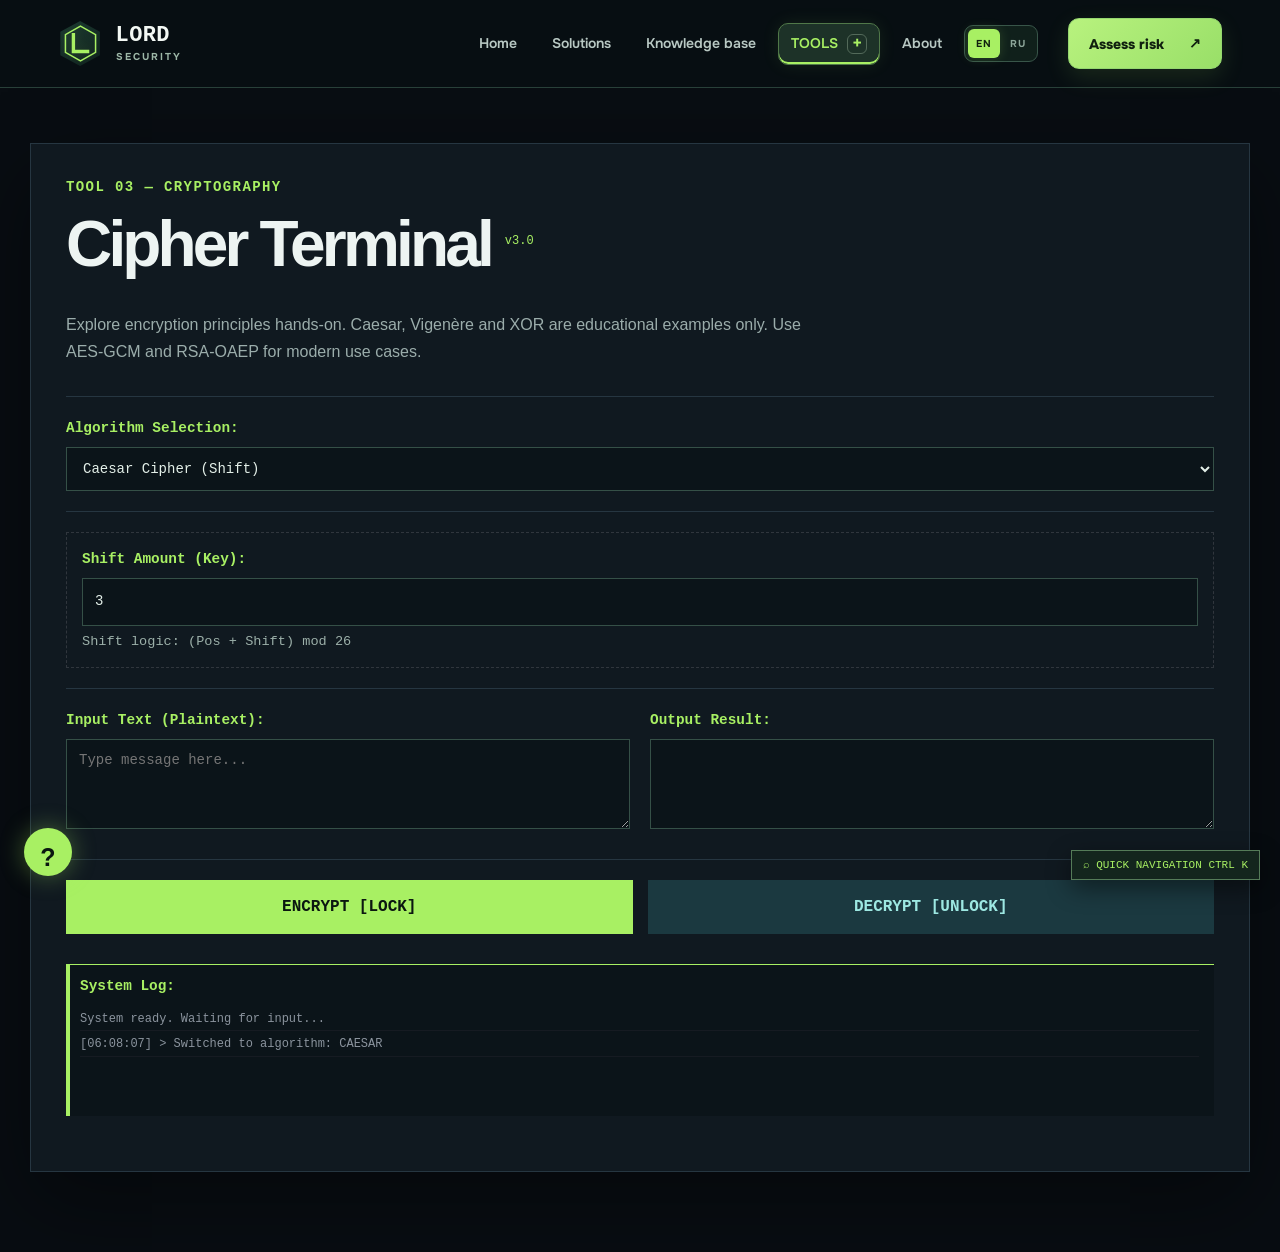
==== commit 9851e5b9: "Add bilingual site and refine navigation and approach visual" ====
--- a/front/shift/index.html
+++ b/front/shift/index.html
@@ -1,114 +1,114 @@
-<!DOCTYPE html>
-<html lang="ru">
-<head>
-    <meta charset="UTF-8">
-    <meta name="viewport" content="width=device-width, initial-scale=1.0">
-    <meta name="viewport" content="width=device-width,initial-scale=1">
-    <title>Cipher Terminal | LORD Security</title>
-    <link rel="stylesheet" href="https://cdnjs.cloudflare.com/ajax/libs/font-awesome/6.0.0/css/all.min.css">
-
-    <!-- Подключаем стили главной для меню -->
-    <link rel="stylesheet" href="../homepage/home.css">
-    <!-- Подключаем стили самого шифратора -->
-    <link rel="stylesheet" href="style.css">
-    <link rel="stylesheet" href="enhancements.css">
-<link rel="stylesheet" href="../homepage/navigation.css"><link rel="stylesheet" href="../homepage/site-polish.css"></head>
-<body>
-
-<!-- === ВСТАВЛЕННОЕ МЕНЮ (NAVBAR) === -->
-<header class="site-header"><a class="brand" href="/homepage/home.html" aria-label="LORD Security — главная"><span class="brand-mark" aria-hidden="true"><svg viewBox="0 0 44 44" fill="none"><path d="M22 2.5 39 12v20L22 41.5 5 32V12L22 2.5Z" stroke="currentColor" stroke-width="1.7"/><path d="M14 12v19h16" stroke="currentColor" stroke-width="3.8" stroke-linecap="square"/><circle cx="30" cy="12" r="2.8" fill="currentColor"/></svg></span><span class="brand-wordmark">LORD<span class="brand-sub">SECURITY</span></span></a><button class="menu-toggle" type="button" aria-label="Открыть меню" aria-expanded="false" aria-controls="main-nav"><span></span><span></span><span></span></button><nav id="main-nav" class="main-nav" aria-label="Основная навигация"><a href="/homepage/home.html">Главная</a><a href="/homepage/services.html">Решения</a><a href="/homepage/learn.html">База знаний</a><div class="nav-tools"><button class="nav-tools-trigger is-active" type="button" aria-expanded="false" aria-controls="tools-menu">Инструменты <span aria-hidden="true">⌄</span></button><div class="tools-dropdown" id="tools-menu" aria-label="Список инструментов"><a href="/homepage/risk.html"><span>Оценка киберриска<small>Сценарий, вероятность и влияние</small></span><span class="tool-link-arrow" aria-hidden="true">↗</span></a><a href="/templates/calculator.html"><span>Pifagor Lab<small>Калькулятор, графики и переменные</small></span><span class="tool-link-arrow" aria-hidden="true">↗</span></a><a href="/shift/index.html" class="is-active" aria-current="page"><span>Cipher Terminal<small>Учебная криптография</small></span><span class="tool-link-arrow" aria-hidden="true">↗</span></a><a href="/homepage/assistant.html"><span>Чат с ИИ<small>Вопросы по кибербезопасности</small></span><span class="tool-link-arrow" aria-hidden="true">↗</span></a></div></div><a href="/homepage/about/about.html">О проекте</a></nav><a class="header-cta" href="/homepage/risk.html">Оценить риск <span class="cta-arrow" aria-hidden="true">↗</span></a></header>
-<!-- ================================= -->
-
-<!-- Добавляем отступ сверху, чтобы меню не закрывало контент -->
-<div class="container">
-    <header>
-        <div class="shift-kicker">ИНСТРУМЕНТ 03 — CRYPTOGRAPHY</div><h1>Cipher Terminal <span class="version">v3.0</span></h1><p class="shift-lead">Изучайте принципы шифрования на практике. Caesar, Vigenère и XOR — только учебные примеры. Для современных сценариев используйте AES-GCM и RSA-OAEP.</p>
-    </header>
-
-    <main>
-        <!-- Algorithm Selection -->
-        <section class="config-section">
-            <label for="algorithm">Algorithm Selection:</label>
-            <select id="algorithm">
-                <option value="caesar">Caesar Cipher (Shift)</option>
-                <option value="vigenere">Vigenère Cipher</option>
-                <option value="xor">XOR Cipher (учебный)</option>
-                <option value="aes">AES-256-GCM (Web Crypto)</option>
-                <option value="rsa">RSA-OAEP 2048 / SHA-256</option>
-            </select>
-        </section>
-
-        <!-- Parameters -->
-        <section id="params-container">
-            <!-- Caesar -->
-            <div id="params-caesar" class="algo-params active">
-                <label>Shift Amount (Key):</label>
-                <input type="number" id="caesar-shift" value="3" min="1" max="25">
-                <small class="note">Shift logic: (Pos + Shift) mod 26</small>
-            </div>
-
-            <!-- Text Key (Vigenere, XOR, AES) -->
-            <div id="params-textkey" class="algo-params">
-                <label for="text-key">Ключ / парольная фраза:</label>
-                <input type="password" id="text-key" placeholder="Для AES — не менее 12 символов" autocomplete="off">
-            </div>
-
-            <!-- RSA -->
-            <div id="params-rsa" class="algo-params">
-                <div class="rsa-controls">
-                    <label>RSA Key Management:</label>
-                    <button id="btn-rsa-gen">Generate New Keypair</button>
-                </div>
-                <div class="rsa-keys">
-                    <textarea id="rsa-pub" placeholder="Public Key" rows="4" readonly></textarea>
-                    <textarea id="rsa-priv" placeholder="Private Key" rows="4" readonly></textarea>
-                </div>
-                <small class="note">RSA-OAEP / 2048 бит / SHA-256. Ключи создаются локально и исчезнут при закрытии страницы. RSA подходит только для коротких сообщений.</small>
-            </div>
-        </section>
-
-        <!-- I/O Panel -->
-        <section class="io-panel">
-            <div class="io-block">
-                <label>Input Text (Plaintext):</label>
-                <textarea id="input-text" rows="4" placeholder="Type message here..."></textarea>
-            </div>
-            <div class="io-block">
-                <label>Output Result:</label>
-                <textarea id="output-text" rows="4" readonly></textarea>
-            </div>
-        </section>
-
-        <!-- Action Buttons -->
-        <section class="actions">
-            <button id="btn-encrypt">ENCRYPT [LOCK]</button>
-            <button id="btn-decrypt">DECRYPT [UNLOCK]</button>
-        </section>
-
-        <!-- Visual Table Section -->
-        <section id="viz-section" class="visualization-section" style="display:none;">
-            <label>Detailed Step-by-Step Visualization:</label>
-            <div class="explanation-text" id="explanation-text"></div>
-            <div class="table-responsive">
-                <table id="viz-table" class="cyber-table">
-                    <thead></thead>
-                    <tbody></tbody>
-                </table>
-            </div>
-        </section>
-
-        <!-- System Logs -->
-        <section class="visualization">
-            <label>System Log:</label>
-            <div id="viz-log" class="step-log">
-                <div class="log-entry">System ready. Waiting for input...</div>
-            </div>
-        </section>
-    </main>
-</div>
-
-<script src="script.js"></script>
-<script src="../homepage/chatbot.js"></script>
-<script src="../homepage/tools-catalog.js" defer></script><script src="../homepage/site.js" defer></script></body>
-</html>
-
+<!DOCTYPE html>
+<html lang="ru">
+<head>
+    <meta charset="UTF-8">
+    <meta name="viewport" content="width=device-width, initial-scale=1.0">
+    <meta name="viewport" content="width=device-width,initial-scale=1">
+    <title>Cipher Terminal | LORD Security</title>
+    <link rel="stylesheet" href="https://cdnjs.cloudflare.com/ajax/libs/font-awesome/6.0.0/css/all.min.css">
+
+    <!-- Подключаем стили главной для меню -->
+    <link rel="stylesheet" href="../homepage/home.css">
+    <!-- Подключаем стили самого шифратора -->
+    <link rel="stylesheet" href="style.css">
+    <link rel="stylesheet" href="enhancements.css">
+<link rel="stylesheet" href="../homepage/navigation.css"><link rel="stylesheet" href="../homepage/site-polish.css"></head>
+<body>
+
+<!-- === ВСТАВЛЕННОЕ МЕНЮ (NAVBAR) === -->
+<header class="site-header"><a class="brand" href="/homepage/home.html" aria-label="LORD Security — главная"><span class="brand-mark" aria-hidden="true"><svg viewBox="0 0 44 44" fill="none"><path d="M22 2.5 39 12v20L22 41.5 5 32V12L22 2.5Z" stroke="currentColor" stroke-width="1.7"/><path d="M14 12v19h16" stroke="currentColor" stroke-width="3.8" stroke-linecap="square"/></svg></span><span class="brand-wordmark">LORD<span class="brand-sub">SECURITY</span></span></a><button class="menu-toggle" type="button" aria-label="Открыть меню" aria-expanded="false" aria-controls="main-nav"><span></span><span></span><span></span></button><nav id="main-nav" class="main-nav" aria-label="Основная навигация"><a href="/homepage/home.html">Главная</a><a href="/homepage/services.html">Решения</a><a href="/homepage/learn.html">База знаний</a><div class="nav-tools"><button class="nav-tools-trigger is-active" type="button" aria-expanded="false" aria-controls="tools-menu">Инструменты <span class="nav-tools-indicator" aria-hidden="true"></span></button><div class="tools-dropdown" id="tools-menu" aria-label="Список инструментов"><a href="/homepage/risk.html"><span>Оценка киберриска<small>Сценарий, вероятность и влияние</small></span><span class="tool-link-arrow" aria-hidden="true">↗</span></a><a href="/templates/calculator.html"><span>Pifagor Lab<small>Калькулятор, графики и переменные</small></span><span class="tool-link-arrow" aria-hidden="true">↗</span></a><a href="/shift/index.html" class="is-active" aria-current="page"><span>Cipher Terminal<small>Учебная криптография</small></span><span class="tool-link-arrow" aria-hidden="true">↗</span></a><a href="/homepage/assistant.html"><span>Чат с ИИ<small>Вопросы по кибербезопасности</small></span><span class="tool-link-arrow" aria-hidden="true">↗</span></a></div></div><a href="/homepage/about/about.html">О проекте</a><div class="lang-switch" role="group" aria-label="Language / Язык"><button type="button" data-lang="en" aria-label="English">EN</button><button type="button" data-lang="ru" aria-label="Русский">RU</button></div></nav><a class="header-cta" href="/homepage/risk.html">Оценить риск <span class="cta-arrow" aria-hidden="true">↗</span></a></header>
+<!-- ================================= -->
+
+<!-- Добавляем отступ сверху, чтобы меню не закрывало контент -->
+<div class="container">
+    <header>
+        <div class="shift-kicker">ИНСТРУМЕНТ 03 — CRYPTOGRAPHY</div><h1>Cipher Terminal <span class="version">v3.0</span></h1><p class="shift-lead">Изучайте принципы шифрования на практике. Caesar, Vigenère и XOR — только учебные примеры. Для современных сценариев используйте AES-GCM и RSA-OAEP.</p>
+    </header>
+
+    <main>
+        <!-- Algorithm Selection -->
+        <section class="config-section">
+            <label for="algorithm">Algorithm Selection:</label>
+            <select id="algorithm">
+                <option value="caesar">Caesar Cipher (Shift)</option>
+                <option value="vigenere">Vigenère Cipher</option>
+                <option value="xor">XOR Cipher (учебный)</option>
+                <option value="aes">AES-256-GCM (Web Crypto)</option>
+                <option value="rsa">RSA-OAEP 2048 / SHA-256</option>
+            </select>
+        </section>
+
+        <!-- Parameters -->
+        <section id="params-container">
+            <!-- Caesar -->
+            <div id="params-caesar" class="algo-params active">
+                <label>Shift Amount (Key):</label>
+                <input type="number" id="caesar-shift" value="3" min="1" max="25">
+                <small class="note">Shift logic: (Pos + Shift) mod 26</small>
+            </div>
+
+            <!-- Text Key (Vigenere, XOR, AES) -->
+            <div id="params-textkey" class="algo-params">
+                <label for="text-key">Ключ / парольная фраза:</label>
+                <input type="password" id="text-key" placeholder="Для AES — не менее 12 символов" autocomplete="off">
+            </div>
+
+            <!-- RSA -->
+            <div id="params-rsa" class="algo-params">
+                <div class="rsa-controls">
+                    <label>RSA Key Management:</label>
+                    <button id="btn-rsa-gen">Generate New Keypair</button>
+                </div>
+                <div class="rsa-keys">
+                    <textarea id="rsa-pub" placeholder="Public Key" rows="4" readonly></textarea>
+                    <textarea id="rsa-priv" placeholder="Private Key" rows="4" readonly></textarea>
+                </div>
+                <small class="note">RSA-OAEP / 2048 бит / SHA-256. Ключи создаются локально и исчезнут при закрытии страницы. RSA подходит только для коротких сообщений.</small>
+            </div>
+        </section>
+
+        <!-- I/O Panel -->
+        <section class="io-panel">
+            <div class="io-block">
+                <label>Input Text (Plaintext):</label>
+                <textarea id="input-text" rows="4" placeholder="Type message here..."></textarea>
+            </div>
+            <div class="io-block">
+                <label>Output Result:</label>
+                <textarea id="output-text" rows="4" readonly></textarea>
+            </div>
+        </section>
+
+        <!-- Action Buttons -->
+        <section class="actions">
+            <button id="btn-encrypt">ENCRYPT [LOCK]</button>
+            <button id="btn-decrypt">DECRYPT [UNLOCK]</button>
+        </section>
+
+        <!-- Visual Table Section -->
+        <section id="viz-section" class="visualization-section" style="display:none;">
+            <label>Detailed Step-by-Step Visualization:</label>
+            <div class="explanation-text" id="explanation-text"></div>
+            <div class="table-responsive">
+                <table id="viz-table" class="cyber-table">
+                    <thead></thead>
+                    <tbody></tbody>
+                </table>
+            </div>
+        </section>
+
+        <!-- System Logs -->
+        <section class="visualization">
+            <label>System Log:</label>
+            <div id="viz-log" class="step-log">
+                <div class="log-entry">System ready. Waiting for input...</div>
+            </div>
+        </section>
+    </main>
+</div>
+
+<script src="script.js"></script>
+<script src="../homepage/chatbot.js"></script>
+<script src="../homepage/i18n.js" defer></script><script src="../homepage/tools-catalog.js" defer></script><script src="../homepage/site.js" defer></script></body>
+</html>
+
--- a/front/homepage/navigation.css
+++ b/front/homepage/navigation.css
@@ -1,28 +1,31 @@
-@import url('https://fonts.googleapis.com/css2?family=Manrope:wght@500;600;700;800&display=swap');
+@import url('https://fonts.googleapis.com/css2?family=Onest:wght@400;500;600;700;800&display=swap');
 /* One navigation system for the site and every laboratory. */
+:root{--font:'Onest',Arial,sans-serif;--display:'Onest',Arial,sans-serif}
+body{font-family:var(--font)}
 .site-header{height:88px;padding:0 clamp(20px,4.5vw,84px);display:flex;align-items:center;gap:clamp(18px,2.4vw,38px);background:rgba(8,15,19,.96);border-bottom:1px solid #284039;position:relative;z-index:70;backdrop-filter:blur(18px)}
-.site-header .brand{display:inline-flex;align-items:center;gap:13px;flex:none;color:#f3f8f4;font:800 22px/1 'Manrope',var(--display),sans-serif;letter-spacing:.035em;white-space:nowrap;transition:color .25s}
+.site-header .brand{display:inline-flex;align-items:center;gap:13px;flex:none;color:#f3f8f4;font:800 22px/1 var(--display);letter-spacing:.015em;white-space:nowrap;transition:color .25s}
 .site-header .brand:hover,.site-footer .brand:hover{color:var(--accent)}
 .brand-mark{width:45px;height:45px;display:grid;place-items:center;flex:none;border:0;padding:0;color:var(--accent);background:linear-gradient(145deg,#1a3830,#0c1c1b);clip-path:polygon(50% 0,94% 24%,94% 76%,50% 100%,6% 76%,6% 24%);box-shadow:none}
 .brand-mark svg{width:39px;height:39px;display:block;filter:drop-shadow(0 0 7px rgba(168,240,99,.22))}
-.brand-wordmark{display:block}.brand-sub{display:block;margin-top:4px;color:#9db7a7;font:700 10px/1.1 'Manrope',sans-serif;letter-spacing:.24em}
+.brand-wordmark{display:block}.brand-sub{display:block;margin-top:4px;color:#9db7a7;font:700 10px/1.1 var(--font);letter-spacing:.2em}
 .main-nav{display:flex;align-items:center;justify-content:center;gap:clamp(6px,.7vw,14px);margin-left:auto;min-width:0}
-.main-nav>a,.nav-tools-trigger{display:inline-flex;align-items:center;justify-content:center;gap:7px;min-height:42px;padding:10px 13px;border:1px solid transparent;border-radius:10px;background:transparent;color:#b8c8c3;font:600 14px/1.2 'Manrope',var(--font),sans-serif;letter-spacing:0;white-space:nowrap;transition:color .2s,background .2s,border-color .2s,box-shadow .2s}
+.main-nav>a,.nav-tools-trigger{display:inline-flex;align-items:center;justify-content:center;gap:9px;min-height:42px;padding:10px 12px;border:1px solid transparent;border-radius:10px;background:transparent;color:#b8c8c3;font:600 14px/1.2 var(--font);letter-spacing:0;white-space:nowrap;transition:color .2s,background .2s,border-color .2s,box-shadow .2s}
 .main-nav>a:hover,.nav-tools-trigger:hover,.main-nav>a:focus-visible,.nav-tools-trigger:focus-visible{color:var(--text);background:#1b3029;border-color:#426552}
 .main-nav>a.is-active,.nav-tools-trigger.is-active{color:var(--accent);background:#1d3228;border-color:#507849;box-shadow:inset 0 -2px 0 var(--accent),0 0 18px rgba(168,240,99,.09)}
-.nav-tools{position:relative;display:flex;align-items:center}.nav-tools-trigger{cursor:pointer}.nav-tools-trigger span{font-size:16px;line-height:0;transition:transform .22s}.nav-tools.is-open .nav-tools-trigger span{transform:rotate(180deg)}
+.nav-tools{position:relative;display:flex;align-items:center}.nav-tools-trigger{cursor:pointer}.nav-tools-indicator{width:20px;height:20px;display:grid;place-items:center;border:1px solid #536a5a;border-radius:6px;color:var(--accent);font:600 18px/1 var(--font);transition:background .22s,border-color .22s,transform .22s}.nav-tools-indicator::before{content:'+';transform:translateY(-1px)}.nav-tools:hover .nav-tools-indicator,.nav-tools.is-open .nav-tools-indicator{background:#31533b;border-color:var(--accent)}.nav-tools:hover .nav-tools-indicator::before,.nav-tools.is-open .nav-tools-indicator::before{content:'−'}
 .tools-dropdown{position:absolute;top:calc(100% + 14px);left:50%;width:310px;padding:9px;border:1px solid #496754;border-radius:14px;background:#10201d;box-shadow:0 22px 60px #0009,0 0 28px rgba(168,240,99,.08);opacity:0;visibility:hidden;pointer-events:none;transform:translate(-50%,-7px);transition:opacity .22s,transform .22s,visibility .22s}
 .tools-dropdown::before{content:"";position:absolute;left:0;right:0;top:-15px;height:15px}
 .nav-tools:hover .tools-dropdown,.nav-tools:focus-within .tools-dropdown,.nav-tools.is-open .tools-dropdown{opacity:1;visibility:visible;pointer-events:auto;transform:translate(-50%,0)}
-.tools-dropdown a{display:flex;align-items:center;justify-content:space-between;gap:12px;padding:11px 13px;border-radius:9px;color:#dbe8df;font:600 14px/1.3 'Manrope',sans-serif;transition:background .2s,color .2s,transform .2s}
+.tools-dropdown a{display:flex;align-items:center;justify-content:space-between;gap:12px;padding:11px 13px;border-radius:9px;color:#dbe8df;font:600 14px/1.3 var(--font);transition:background .2s,color .2s,transform .2s}
 .tools-dropdown a:hover,.tools-dropdown a:focus-visible,.tools-dropdown a.is-active{background:#264537;color:var(--accent);transform:translateX(2px)}
 .tools-dropdown small{display:block;margin-top:3px;color:#8ba99b;font-size:11px;font-weight:500}.tools-dropdown .tool-link-arrow{color:var(--accent);font-size:17px}
-.header-cta{display:inline-flex;align-items:center;justify-content:center;gap:13px;min-height:51px;padding:0 20px;border:1px solid #95d770;border-radius:11px;background:linear-gradient(135deg,#b8f27e,#99df68);color:#10200f;font:800 14px/1 'Manrope',sans-serif;letter-spacing:0;white-space:nowrap;box-shadow:0 8px 25px rgba(168,240,99,.12);transition:transform .22s,box-shadow .22s,background .22s}
+.header-cta{display:inline-flex;align-items:center;justify-content:center;gap:13px;min-height:51px;padding:0 20px;border:1px solid #95d770;border-radius:11px;background:linear-gradient(135deg,#b8f27e,#99df68);color:#10200f;font:800 14px/1 var(--font);letter-spacing:0;white-space:nowrap;box-shadow:0 8px 25px rgba(168,240,99,.12);transition:transform .22s,box-shadow .22s,background .22s}
 .header-cta:hover,.header-cta:focus-visible{transform:translateY(-2px);background:#c9f79e;color:#091709;box-shadow:0 0 26px rgba(168,240,99,.3)}
 .header-cta.is-active{outline:2px solid #ebffd7;outline-offset:3px;box-shadow:0 0 28px rgba(168,240,99,.28)}
 .menu-toggle{display:none;flex:none;background:#172820;border:1px solid #45634f;border-radius:10px;padding:10px;color:var(--accent)}
 .menu-toggle span{display:block;width:24px;height:2px;background:currentColor;margin:5px 0}
-.site-footer .brand{display:inline-flex;align-items:center;gap:13px;color:#f3f8f4;font:800 22px/1 'Manrope',sans-serif;letter-spacing:.035em}
-@media(max-width:1190px){.site-header{height:76px}.menu-toggle{display:block;order:3}.main-nav{display:none;position:absolute;top:76px;left:0;right:0;z-index:90;margin:0;padding:14px 20px 20px;background:#0d1a1a;border-bottom:1px solid #45634f;box-shadow:0 22px 45px #0009;flex-direction:column;align-items:stretch;gap:4px}.main-nav.open{display:flex}.main-nav>a,.nav-tools-trigger{justify-content:flex-start;width:100%;font-size:15px;min-height:47px;padding:12px 14px;border-bottom:1px solid transparent}.nav-tools{display:block}.nav-tools-trigger{justify-content:space-between}.tools-dropdown{position:static;visibility:visible;pointer-events:auto;opacity:1;transform:none!important;display:none;width:100%;margin-top:5px;padding:4px;background:#14251f;box-shadow:none}.nav-tools.is-open .tools-dropdown{display:block}.tools-dropdown::before{display:none}.header-cta{margin-left:auto}}
+.site-footer .brand{display:inline-flex;align-items:center;gap:13px;color:#f3f8f4;font:800 22px/1 var(--display);letter-spacing:.015em}
+.lang-switch{display:flex;align-items:center;gap:2px;padding:3px;border:1px solid #385549;border-radius:9px;background:#10201b}.lang-switch button{min-width:32px;min-height:29px;padding:3px 5px;border:0;border-radius:6px;background:transparent;color:#8da69a;font:700 10px/1 var(--font);letter-spacing:.03em}.lang-switch button.is-active{background:#a8f063;color:#10200f;box-shadow:0 0 12px rgba(168,240,99,.18)}.lang-switch button:hover:not(.is-active){color:#fff;background:#294438}
+@media(max-width:1190px){.site-header{height:76px}.menu-toggle{display:block;order:3}.main-nav{display:none;position:absolute;top:76px;left:0;right:0;z-index:90;margin:0;padding:14px 20px 20px;background:#0d1a1a;border-bottom:1px solid #45634f;box-shadow:0 22px 45px #0009;flex-direction:column;align-items:stretch;gap:4px}.main-nav.open{display:flex}.main-nav>a,.nav-tools-trigger{justify-content:flex-start;width:100%;font-size:15px;min-height:47px;padding:12px 14px;border-bottom:1px solid transparent}.nav-tools{display:block}.nav-tools-trigger{justify-content:space-between}.tools-dropdown{position:static;visibility:visible;pointer-events:auto;opacity:1;transform:none!important;display:none;width:100%;margin-top:5px;padding:4px;background:#14251f;box-shadow:none}.nav-tools.is-open .tools-dropdown{display:block}.tools-dropdown::before{display:none}.lang-switch{align-self:flex-start;margin:8px 13px}.lang-switch button{min-width:42px;min-height:34px}.header-cta{margin-left:auto}}
 @media(max-width:600px){.site-header{padding:0 16px;gap:11px}.site-header .brand{font-size:18px;gap:9px}.brand-mark{width:38px;height:38px}.brand-mark svg{width:34px;height:34px}.brand-sub{font-size:8px}.header-cta{min-height:42px;padding:0 11px;font-size:12px;gap:5px}.header-cta .cta-arrow{display:none}.menu-toggle{padding:7px}.main-nav{padding:10px 16px 18px}}
-@media(prefers-reduced-motion:reduce){.tools-dropdown,.nav-tools-trigger span,.header-cta{transition:none}}
+@media(prefers-reduced-motion:reduce){.tools-dropdown,.nav-tools-indicator,.header-cta{transition:none}}
--- a/front/homepage/site-polish.css
+++ b/front/homepage/site-polish.css
@@ -1,5 +1,13 @@
 body{font-size:17px}
-.section-kicker,.eyebrow,.lab-kicker,.shift-kicker{font-size:12px;letter-spacing:.12em}
+.section-kicker,.eyebrow,.lab-kicker,.shift-kicker{font-size:14px;letter-spacing:.1em}
+.section-intro{padding-top:88px;padding-bottom:90px;grid-template-columns:minmax(280px,.8fr) minmax(0,1.7fr);gap:clamp(36px,5vw,100px);align-items:center}
+.approach-aside{align-self:stretch;display:flex;flex-direction:column;justify-content:space-between;min-height:312px}.approach-visual{position:relative;width:min(100%,330px);height:238px;margin:15px 0 0;border:1px solid #2b5145;background:radial-gradient(circle at 50% 50%,rgba(101,219,161,.12),transparent 44%),linear-gradient(rgba(116,228,223,.04) 1px,transparent 1px),linear-gradient(90deg,rgba(116,228,223,.04) 1px,transparent 1px);background-size:auto,24px 24px,24px 24px;overflow:hidden;clip-path:polygon(0 0,91% 0,100% 13%,100% 100%,9% 100%,0 87%)}
+.approach-visual::before,.approach-visual::after{content:"";position:absolute;inset:34px 78px;border:1px solid rgba(168,240,99,.22);border-radius:50%;animation:approach-pulse 5s ease-in-out infinite}.approach-visual::after{inset:65px 109px;animation-delay:1.8s}
+.approach-lines span{position:absolute;top:50%;left:50%;width:160px;height:1px;background:linear-gradient(90deg,transparent,#79d6ad,transparent);transform-origin:left center;opacity:.65}.approach-lines span:nth-child(1){transform:rotate(205deg)}.approach-lines span:nth-child(2){transform:rotate(325deg)}.approach-lines span:nth-child(3){transform:rotate(90deg)}
+.approach-node{position:absolute;z-index:2;display:flex;align-items:center;gap:5px;padding:6px 7px;border:1px solid #365b4b;background:#11231e;color:#aed5ba;font:700 9px/1 var(--mono);letter-spacing:.04em;box-shadow:0 0 16px rgba(168,240,99,.09);animation:float 5s ease-in-out infinite}.approach-node b{color:var(--accent)}.node-asset{top:38px;left:14px}.node-threat{top:68px;right:12px;animation-delay:1.4s}.node-control{bottom:25px;left:38px;animation-delay:2.8s}
+.approach-center{position:absolute;z-index:3;left:50%;top:50%;width:112px;height:112px;transform:translate(-50%,-50%);display:flex;flex-direction:column;align-items:center;justify-content:center;border:1px solid #7bdaab;border-radius:50%;background:#0d2220;box-shadow:0 0 24px rgba(116,228,223,.22),inset 0 0 18px rgba(168,240,99,.08);color:var(--accent)}.approach-center span,.approach-center small{font:700 8px/1.4 var(--mono);letter-spacing:.08em}.approach-center strong{font:700 31px/1.1 var(--display);letter-spacing:-.07em;color:#effaf1}.approach-note{display:flex;align-items:center;gap:9px;color:#7fb89c;font:700 10px/1.2 var(--mono);letter-spacing:.08em}.approach-note .signal{width:6px;height:6px}
+@keyframes approach-pulse{50%{opacity:.35;transform:scale(1.08)}}
+.site-shell .card-no,.site-shell .framework-item>span,.site-shell .content-card .number{font-size:14px;letter-spacing:.05em}
 .site-shell .service-card p,.site-shell .framework-item p{font-size:15px;line-height:1.65}
 .site-shell .content-card p,.site-shell .content-card li{font-size:16px;line-height:1.65}
 .hero-proof{font-size:11px}.lab-intro p,.shift-lead{font-size:16px;line-height:1.7}.calc-options label,.examples span,.examples button{font-size:12px}.hist-label,.tab-btn{font-size:11px}
@@ -26,5 +34,6 @@
 .reveal{opacity:1;transform:none;transition:none}
 .reveal.in-view{animation:reveal-rise .65s cubic-bezier(.2,.8,.2,1) both}
 @keyframes reveal-rise{from{opacity:.55;transform:translateY(15px)}to{opacity:1;transform:translateY(0)}}
-@media(max-width:650px){.site-shell .tool-row{min-height:100px;gap:12px;padding:21px 4px}.site-shell .tool-row:hover{padding-left:10px}.site-shell .tool-index{width:35px;font-size:12px}.site-shell .tool-name{font-size:22px}.site-shell .tool-name small{font-size:10px}.risk-form-actions{flex-direction:column}.risk-form-actions .button{width:100%}}
+@media(max-width:850px){.section-intro{grid-template-columns:1fr;gap:24px}.approach-aside{min-height:0}.approach-visual{height:210px;margin:16px 0}.approach-note{margin-bottom:12px}}
+@media(max-width:650px){.section-intro{padding-top:70px;padding-bottom:70px}.site-shell .tool-row{min-height:100px;gap:12px;padding:21px 4px}.site-shell .tool-row:hover{padding-left:10px}.site-shell .tool-index{width:35px;font-size:12px}.site-shell .tool-name{font-size:22px}.site-shell .tool-name small{font-size:10px}.risk-form-actions{flex-direction:column}.risk-form-actions .button{width:100%}}
 @media(prefers-reduced-motion:reduce){.reveal.in-view{animation:none}}
